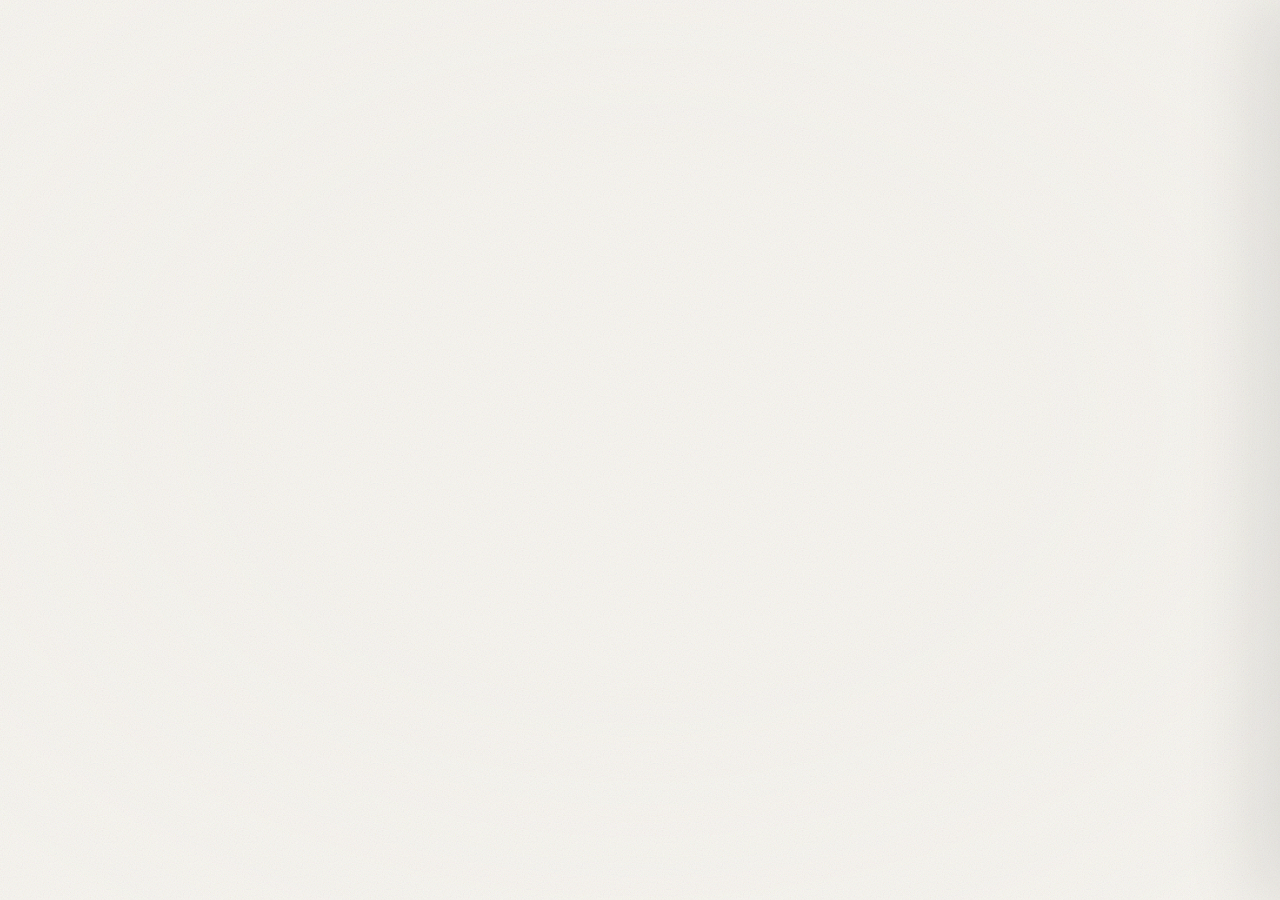
==== index.template.html @ e0f59c35 "Inicio" ====
<!DOCTYPE html>
<html lang="es">
<head>
<meta charset="utf-8">
<meta name="viewport" content="width=device-width, initial-scale=1">
<title>El mapa que ya conocía — Bitácora de aprendizaje · Irina Peyrot</title>
<meta name="description" content="Bitácora de aprendizaje de Marketing Digital: un recorrido cartográfico por el territorio del marketing, con los ojos de quien ya ejerce.">
<link rel="stylesheet" href="css/style.css">
</head>
<body>

<!-- ============ EL TERRITORIO ============ -->
<div id="viewport" class="viewport">
  <div id="map-wrap" class="map-wrap">
    <!--MAP_SVG-->
  </div>
  <div class="grain" aria-hidden="true"></div>
  <div class="vignette" aria-hidden="true"></div>
</div>

<!-- ============ CARTUCHO ============ -->
<header class="cartouche">
  <div class="c-rule">
    <span>MARKETING DIGITAL · DISEÑO GRÁFICO</span>
    <span>BITÁCORA</span>
  </div>
  <h1>El mapa<br>que ya<br>conocía</h1>
  <p class="c-sub">Volver a un territorio aprendido y descubrir que el paisaje no cambió: cambió la mirada.</p>
  <div class="c-meta">
    <span class="c-name">Irina Peyrot</span>
    <span class="c-com">COMISIÓN DGN5BV · FINAL</span>
  </div>
  <button id="enter" class="enter">
    <span>Recorrer el territorio</span>
    <svg viewBox="0 0 24 24" width="13" height="13" aria-hidden="true"><path d="M4 12h15M13 6l6 6-6 6" fill="none" stroke="currentColor" stroke-width="2"/></svg>
  </button>
</header>

<!-- ============ LEYENDA ============ -->
<nav id="legend" class="legend" aria-label="Estaciones del recorrido"></nav>

<!-- ============ HUD INFERIOR ============ -->
<div class="hud">
  <div class="hud-left">
    <span class="hud-l">POSICIÓN</span>
    <span id="coords">34.90° S · 56.16° O</span>
  </div>
  <button id="open-hint" class="hud-station">
    <span id="station-label">00 · PRÓLOGO</span>
    <span class="hud-open">abrir ↵</span>
  </button>
  <div class="hud-help">
    <kbd>scroll</kbd> viajar · <kbd>enter</kbd> leer · <kbd>esc</kbd> volver
  </div>
</div>
<div class="progress-track"><div id="progress" class="progress"></div></div>

<!-- ============ PANEL ============ -->
<aside id="panel" class="panel" aria-live="polite">
  <button id="panel-close" class="panel-close" aria-label="Volver al mapa">
    <svg viewBox="0 0 24 24" width="15" height="15"><path d="M6 6l12 12M18 6L6 18" fill="none" stroke="currentColor" stroke-width="2"/></svg>
    <span>Volver al mapa</span>
  </button>
  <div class="panel-inner">
    <div id="panel-kicker" class="panel-kicker"></div>
    <h2 id="panel-title" class="panel-title"></h2>
    <div id="panel-body" class="panel-body"></div>
  </div>
</aside>

<script type="module" src="js/app.js"></script>
</body>
</html>
---- css/style.css ----
/* =========================================================================
   EL MAPA QUE YA CONOCÍA — web cartográfica
   Identidad heredada de la bitácora: Fraunces / Spectral / Space Grotesk
   ========================================================================= */

@font-face { font-family:'Fraunces'; src:url('../assets/Fraunces.ttf') format('truetype'); font-weight:100 900; font-display:swap; }
@font-face { font-family:'Fraunces'; src:url('../assets/Fraunces-Italic.ttf') format('truetype'); font-weight:100 900; font-style:italic; font-display:swap; }
@font-face { font-family:'Spectral'; src:url('../assets/Spectral-Regular.ttf') format('truetype'); font-weight:400; font-display:swap; }
@font-face { font-family:'Spectral'; src:url('../assets/Spectral-Medium.ttf') format('truetype'); font-weight:500; font-display:swap; }
@font-face { font-family:'Spectral'; src:url('../assets/Spectral-SemiBold.ttf') format('truetype'); font-weight:600; font-display:swap; }
@font-face { font-family:'Spectral'; src:url('../assets/Spectral-Italic.ttf') format('truetype'); font-weight:400; font-style:italic; font-display:swap; }
@font-face { font-family:'Spectral'; src:url('../assets/Spectral-SemiBoldItalic.ttf') format('truetype'); font-weight:600; font-style:italic; font-display:swap; }
@font-face { font-family:'Space Grotesk'; src:url('../assets/SpaceGrotesk.ttf') format('truetype'); font-weight:300 700; font-display:swap; }

:root{
  --tinta:#141414; --tinta-2:#2b2b2b; --gris:#6b6b6b; --gris-cl:#9a9a9a;
  --linea:#d8d8d8; --papel:#fff; --crema:#faf8f4; --rojo:#d8412f; --oscuro:#141414;
  --sans:'Space Grotesk',ui-sans-serif,system-ui,sans-serif;
  --serif:'Fraunces',Georgia,serif;
  --body:'Spectral',Georgia,serif;
  --panel-w:min(720px,52vw);
  --ease:cubic-bezier(.22,.61,.36,1);
}

*{box-sizing:border-box}
html,body{margin:0;padding:0;height:100%}
body{
  background:#f7f5f0; color:var(--tinta);
  font-family:var(--body); overflow:hidden;
  -webkit-font-smoothing:antialiased;
}

/* ============================ EL TERRITORIO ============================ */
.viewport{
  position:fixed;inset:0;overflow:hidden;
  cursor:grab;background:#f7f5f0;
}
.viewport:active{cursor:grabbing}

.map-wrap{
  position:absolute;top:0;left:0;
  width:2600px;height:1800px;transform-origin:0 0;
  transition:transform 1.15s var(--ease);
  will-change:transform;
}
body.reading .map-wrap{transition:transform 1s var(--ease)}
.map-wrap svg{display:block;width:2600px;height:1800px}

/* grano de papel */
.grain{
  position:fixed;inset:0;pointer-events:none;z-index:2;opacity:.28;
  background-image:url("data:image/svg+xml,%3Csvg xmlns='http://www.w3.org/2000/svg' width='140' height='140'%3E%3Cfilter id='n'%3E%3CfeTurbulence type='fractalNoise' baseFrequency='.85' numOctaves='3'/%3E%3C/filter%3E%3Crect width='140' height='140' filter='url(%23n)' opacity='.5'/%3E%3C/svg%3E");
  mix-blend-mode:multiply;
}
/* viñeta suave para foco central */
.vignette{
  position:fixed;inset:0;pointer-events:none;z-index:1;
  background:radial-gradient(ellipse 70% 70% at 50% 46%,transparent 40%,rgba(247,245,240,.6) 100%);
}

/* ---- pines del mapa ---- */
.pin{cursor:pointer}
.pin-halo{opacity:0;transition:opacity .5s var(--ease),r .5s var(--ease)}
.pin-ring{transition:stroke .4s var(--ease),fill .4s var(--ease)}
.pin-dot{transition:transform .4s var(--ease)}
.pin-label{opacity:0;transition:opacity .4s var(--ease);paint-order:stroke;stroke:#f7f5f0;stroke-width:5px}
.pin-n{transition:fill .4s var(--ease)}
.pin:hover .pin-label{opacity:1}
.pin:hover .pin-ring{fill:#fff}
.pin.active .pin-halo{opacity:.55}
.pin.active .pin-ring{stroke:#d8412f;fill:#d8412f}
.pin.active .pin-n{fill:#fff}
.pin.active .pin-label{opacity:1;fill:#d8412f}
.route{pointer-events:none}


/* ============================ CARTUCHO ============================ */
.cartouche{
  position:fixed;z-index:4;left:clamp(24px,4vw,64px);top:clamp(22px,4vh,52px);
  width:min(430px,42vw);
  opacity:0;transform:translateY(14px);
  transition:opacity .9s var(--ease) .15s, transform .9s var(--ease) .15s;
}
body.ready .cartouche{opacity:1;transform:none}
body.reading .cartouche{opacity:0;transform:translateY(-10px);pointer-events:none;transition-delay:0s}

.c-rule{
  display:flex;justify-content:space-between;gap:14px;
  font-family:var(--sans);font-size:8px;letter-spacing:.19em;text-transform:uppercase;
  color:var(--tinta-2);border-bottom:1.2px solid var(--tinta);
  padding-bottom:7px;margin-bottom:26px;
}
.cartouche h1{
  font-family:var(--serif);font-weight:600;
  font-size:clamp(42px,5.2vw,74px);line-height:.94;letter-spacing:-.02em;
  margin:0 0 18px;
}
.c-sub{
  font-family:var(--body);font-style:italic;
  font-size:clamp(13px,1.05vw,15.5px);line-height:1.5;color:var(--tinta-2);
  margin:0 0 26px;max-width:36ch;
}
.c-meta{
  display:flex;align-items:baseline;gap:14px;flex-wrap:wrap;
  border-top:1px solid var(--linea);padding-top:10px;margin-bottom:26px;
}
.c-name{font-family:var(--serif);font-size:16px;font-weight:600}
.c-com{font-family:var(--sans);font-size:8px;letter-spacing:.16em;color:var(--gris);text-transform:uppercase}

.enter{
  display:inline-flex;align-items:center;gap:9px;
  font-family:var(--sans);font-size:10px;font-weight:500;letter-spacing:.15em;text-transform:uppercase;
  background:var(--tinta);color:#fff;border:0;border-radius:999px;
  padding:12px 20px;cursor:pointer;
  transition:background .3s var(--ease),transform .3s var(--ease);
}
.enter:hover{background:var(--rojo);transform:translateX(3px)}
.enter svg{transition:transform .3s var(--ease)}
.enter:hover svg{transform:translateX(3px)}
.enter:focus-visible{outline:2px solid var(--rojo);outline-offset:3px}

/* ============================ LEYENDA ============================ */
.legend{
  position:fixed;z-index:4;right:clamp(20px,3vw,44px);top:50%;
  transform:translateY(-50%);
  display:flex;flex-direction:column;gap:1px;
  opacity:0;transition:opacity .8s var(--ease) .5s;
}
body.ready .legend{opacity:1}
body.reading .legend{opacity:0;pointer-events:none;transition-delay:0s}

.lg-item{
  display:flex;align-items:center;gap:11px;justify-content:flex-end;
  background:none;border:0;cursor:pointer;padding:7px 0;
  font-family:var(--sans);color:var(--gris-cl);
  transition:color .3s var(--ease);
}
.lg-n{
  font-size:9px;font-weight:600;letter-spacing:.1em;
  min-width:20px;text-align:right;
}
.lg-t{
  font-size:9.5px;letter-spacing:.12em;text-transform:uppercase;
  max-width:0;overflow:hidden;white-space:nowrap;opacity:0;
  transition:max-width .45s var(--ease),opacity .35s var(--ease);
}
.lg-item::after{
  content:'';width:16px;height:1px;background:currentColor;flex-shrink:0;
  transition:width .35s var(--ease);
}
.lg-item:hover,.lg-item.on{color:var(--tinta)}
.lg-item:hover .lg-t,.lg-item.on .lg-t{max-width:230px;opacity:1}
.lg-item.on{color:var(--rojo)}
.lg-item.on::after{width:30px}
.lg-item:focus-visible{outline:2px solid var(--rojo);outline-offset:2px}

/* ============================ HUD ============================ */
.hud{
  position:fixed;z-index:4;left:50%;transform:translateX(-50%);
  bottom:clamp(20px,3.4vh,38px);
  display:flex;align-items:center;gap:clamp(18px,3vw,44px);
  padding:11px 22px;border-radius:999px;
  background:rgba(250,248,244,.82);backdrop-filter:blur(8px);
  border:1px solid var(--linea);
  opacity:0;transition:opacity .8s var(--ease) .65s;
}
body.ready .hud{opacity:1}
body.reading .hud{opacity:0;pointer-events:none;transition-delay:0s}

.hud-left{display:flex;flex-direction:column;gap:3px}
.hud-l{font-family:var(--sans);font-size:7px;letter-spacing:.22em;color:var(--rojo);text-transform:uppercase}
#coords{font-family:var(--sans);font-size:10.5px;letter-spacing:.06em;color:var(--tinta-2)}
.hud-station{border-left:1px solid var(--linea);border-right:1px solid var(--linea)}
.hud-help{font-family:var(--sans);font-size:8.5px;letter-spacing:.08em;color:var(--gris-cl)}
.hud-help kbd{
  font-family:var(--sans);font-size:8px;background:rgba(20,20,20,.06);
  border:1px solid var(--linea);border-radius:3px;padding:2px 5px;color:var(--tinta-2);
}
@media (max-width:900px){ .hud-help{display:none} .hud-station{border-right:0} }

/* ============================ PANEL ============================ */
.panel{
  position:fixed;z-index:6;top:0;right:0;height:100%;width:var(--panel-w);
  background:var(--papel);
  border-left:1px solid var(--linea);
  box-shadow:-30px 0 70px rgba(20,20,20,.10);
  overflow-y:auto;overscroll-behavior:contain;
  transform:translateX(101%);
  transition:transform .78s var(--ease);
}
body.reading .panel{transform:none}
.panel::-webkit-scrollbar{width:8px}
.panel::-webkit-scrollbar-thumb{background:var(--linea);border-radius:4px}
.panel::-webkit-scrollbar-thumb:hover{background:var(--gris-cl)}

.panel-close{
  position:sticky;top:0;z-index:2;float:right;
  display:inline-flex;align-items:center;gap:8px;margin:20px 26px 0 0;
  font-family:var(--sans);font-size:9px;font-weight:500;letter-spacing:.15em;text-transform:uppercase;
  background:var(--crema);color:var(--tinta-2);
  border:1px solid var(--linea);border-radius:999px;padding:9px 15px;cursor:pointer;
  transition:color .3s var(--ease),border-color .3s var(--ease);
}
.panel-close:hover{color:var(--rojo);border-color:var(--rojo)}
.panel-close:focus-visible{outline:2px solid var(--rojo);outline-offset:2px}

.panel-inner{padding:clamp(34px,4.4vw,64px);padding-top:clamp(56px,5vw,74px);max-width:760px}

.panel-kicker{
  font-family:var(--sans);font-size:9px;font-weight:500;letter-spacing:.24em;
  text-transform:uppercase;color:var(--rojo);margin-bottom:12px;
}
.panel-title{
  font-family:var(--serif);font-weight:600;
  font-size:clamp(28px,3.1vw,42px);line-height:1.06;letter-spacing:-.015em;
  margin:0 0 26px;
}
.panel-body{font-size:15px;line-height:1.68;color:var(--tinta)}

.lead{
  font-family:var(--body);font-style:italic;font-size:17px;line-height:1.55;
  color:var(--tinta-2);margin:0 0 22px;padding-bottom:22px;
  border-bottom:1px solid var(--linea);
}
.pts{
  font-family:var(--body);font-size:13px;color:var(--gris);line-height:1.55;
  margin:0 0 34px;
}
.pts-l{
  display:block;font-family:var(--sans);font-size:7.5px;letter-spacing:.2em;
  text-transform:uppercase;color:var(--rojo);margin-bottom:6px;
}

/* ---- contenido heredado del PDF ---- */
.panel-body p{margin:0 0 1em}
.panel-body em{font-style:italic}
.panel-body strong{font-weight:600}

.pt{
  padding-top:38px;margin-top:38px;border-top:1px solid var(--linea);
}
.pt:first-child{border-top:0;margin-top:0;padding-top:0}

.punto-kicker{
  font-family:var(--sans);font-size:8.5px;font-weight:500;letter-spacing:.19em;
  text-transform:uppercase;color:var(--rojo);margin-bottom:8px;
}
.punto-kicker::before{content:'◆\00a0\00a0'}

.punto-titulo{
  font-family:var(--serif);font-weight:600;font-size:clamp(22px,2.3vw,30px);
  line-height:1.14;margin:0 0 .6em;letter-spacing:-.01em;
}
.sub{
  font-family:var(--serif);font-weight:600;font-size:19px;
  margin:1.7em 0 .5em;line-height:1.2;
}

/* figuras */
.figura{
  border:1px solid var(--linea);background:var(--crema);
  padding:20px 22px 16px;margin:1.9em 0;border-radius:2px;
}
.fig-tit{
  font-family:var(--sans);font-size:10px;margin-bottom:14px;
  border-bottom:1px solid var(--tinta);padding-bottom:9px;
}
.fig-tit .fnum{color:var(--rojo);font-weight:600;letter-spacing:.13em;margin-right:9px}
.fig-tit .fnom{color:var(--tinta);font-weight:600}
.figura svg{display:block;width:100%;height:auto}
.figura .lectura{
  font-family:var(--body);font-style:italic;font-size:12.5px;color:var(--gris);
  line-height:1.5;margin-top:14px;
}
.figura .lectura .lbl{
  font-family:var(--sans);font-style:normal;font-size:7.5px;letter-spacing:.18em;
  color:var(--rojo);text-transform:uppercase;margin-right:7px;
}

/* recuadros */
.caso,.minicaso{
  background:var(--crema);border:1px solid var(--linea);
  padding:20px 22px;margin:1.9em 0;border-radius:2px;
}
.caso{border-left:3px solid var(--rojo)}
.minicaso{border-top:2.5px solid var(--rojo)}
.caso-lbl,.mc-lbl{
  font-family:var(--sans);font-size:7.5px;font-weight:500;letter-spacing:.19em;
  text-transform:uppercase;color:var(--rojo);margin-bottom:8px;
}
.caso h4,.minicaso h4{
  font-family:var(--serif);font-size:18px;font-weight:600;margin:0 0 .55em;line-height:1.2;
}
.caso p,.minicaso p{font-size:14px;line-height:1.62;margin-bottom:.7em}
.caso p:last-child,.minicaso p:last-child{margin-bottom:0}
.lupa{font-size:13.5px}
.lupa .lupa-lbl{font-weight:600;font-style:italic}

/* recuadro oscuro */
.oscuro{
  background:var(--oscuro);color:#e8e8e8;padding:22px 24px;
  margin:1.9em 0;border-radius:2px;
}
.oscuro .os-lbl{
  font-family:var(--sans);font-size:7.5px;font-weight:500;letter-spacing:.19em;
  text-transform:uppercase;color:var(--rojo);margin-bottom:10px;
}
.oscuro .os-lbl::before{content:'◆\00a0\00a0'}
.oscuro p{font-size:14px;line-height:1.66;margin-bottom:.7em}
.oscuro p:last-child{margin-bottom:0}
.oscuro strong{color:#fff}

/* cómo sería mejor */
.mejor{border-top:2px solid var(--rojo);padding:14px 0 0;margin:1.9em 0}
.mejor-lbl{
  font-family:var(--sans);font-size:7.5px;font-weight:500;letter-spacing:.19em;
  text-transform:uppercase;color:var(--rojo);margin-bottom:8px;
}
.mejor-lbl::before{content:'→\00a0\00a0'}
.mejor p{font-size:13.5px;line-height:1.6}

/* cita */
.cita{
  font-family:var(--serif);font-style:italic;font-weight:500;
  font-size:clamp(19px,1.85vw,24px);line-height:1.32;
  margin:1.9em 0;color:var(--tinta);
}
.cita .fuente{
  display:block;font-family:var(--sans);font-style:normal;font-weight:500;
  font-size:7.5px;letter-spacing:.18em;color:var(--gris);
  text-transform:uppercase;margin-top:12px;
}

/* mockup de post */
.mock{
  border:1px solid var(--linea);background:#fff;max-width:430px;
  margin:1.6em auto;border-radius:6px;overflow:hidden;
}
.mock-head{display:flex;align-items:center;gap:10px;padding:12px 14px;border-bottom:1px solid var(--linea)}
.mock-ava{
  width:32px;height:32px;border-radius:50%;background:var(--rojo);flex-shrink:0;
  display:flex;align-items:center;justify-content:center;color:#fff;
  font-family:var(--serif);font-size:15px;font-weight:600;
}
.mock-user{font-family:var(--sans);font-size:11px;font-weight:600}
.mock-user .h{display:block;font-weight:400;font-size:9px;color:var(--gris);margin-top:2px}
.mock-body{padding:15px 16px;font-size:13.5px;line-height:1.55}
.mock-body p{margin:0 0 .6em}
.mock-body p:last-child{margin:0}
.mock-foot{
  padding:9px 16px 12px;font-family:var(--sans);font-size:8px;letter-spacing:.1em;
  color:var(--gris-cl);text-transform:uppercase;
}

/* referencia al pie */
.ref-pieza{
  font-family:var(--sans);font-size:9.5px;color:var(--gris);
  line-height:1.5;margin:-.6em 0 1.9em;
}
.ref-pieza .rlbl{
  color:var(--rojo);font-weight:500;letter-spacing:.14em;
  text-transform:uppercase;margin-right:7px;
}
.ref-pieza .url{word-break:break-word}

/* stats */
.stat-row{display:flex;gap:22px;margin:1.6em 0;flex-wrap:wrap}
.stat{flex:1;min-width:150px;border-top:2px solid var(--rojo);padding-top:9px}
.stat .n{font-family:var(--serif);font-weight:600;font-size:32px;line-height:1;color:var(--rojo)}
.stat .t{
  font-family:var(--sans);font-size:8px;letter-spacing:.1em;color:var(--tinta-2);
  text-transform:uppercase;margin-top:6px;line-height:1.4;
}

/* bibliografía */
.bib-tit{font-family:var(--serif);font-size:32px;margin:0 0 .3em}
.bib-intro{
  font-family:var(--body);font-style:italic;font-size:14px;color:var(--gris);
  margin-bottom:2em;
}
.bib-sec{
  font-family:var(--sans);font-size:9px;font-weight:600;letter-spacing:.2em;
  text-transform:uppercase;color:var(--rojo);
  margin:2.2em 0 1em;border-bottom:1px solid var(--tinta);padding-bottom:8px;
}
.bib-item{
  font-size:13.5px;line-height:1.55;margin:0 0 .9em;
  padding-left:26px;text-indent:-26px;
}
.bib-item .u{color:var(--gris);word-break:break-all}
.bib-note{font-style:italic;font-size:12px;color:var(--gris-cl)}

/* kicker genérico del contenido */
.panel-body .kicker{
  font-family:var(--sans);font-size:8.5px;font-weight:500;letter-spacing:.19em;
  text-transform:uppercase;color:var(--rojo);margin-bottom:8px;
}
.panel-body .unidad-head{display:none}   /* el título ya está en la cabecera del panel */
.panel-body h2.punto-titulo:first-child{margin-top:0}

/* ============================ RESPONSIVE ============================ */
@media (max-width:1080px){
  :root{--panel-w:min(640px,66vw)}
  .cartouche{width:min(380px,52vw)}
}

@media (max-width:820px){
  :root{--panel-w:100vw}
  .cartouche{
    width:auto;right:clamp(24px,4vw,64px);
    top:auto;bottom:clamp(96px,14vh,140px);
  }
  .cartouche h1{font-size:clamp(38px,10vw,54px)}
  .c-sub{max-width:none;font-size:13px;margin-bottom:20px}
  .legend{
    top:auto;bottom:0;left:0;right:0;transform:none;
    flex-direction:row;justify-content:flex-start;
    gap:0;overflow-x:auto;padding:12px 16px;
    background:linear-gradient(to top,rgba(247,245,240,.97),rgba(247,245,240,0));
    -webkit-overflow-scrolling:touch;scrollbar-width:none;
  }
  .legend::-webkit-scrollbar{display:none}
  .lg-item{flex-shrink:0;padding:8px 12px;gap:7px}
  .lg-item::after{display:none}
  .lg-t{max-width:none;opacity:1;font-size:8.5px}
  .hud{display:none}
  .panel{border-left:0}
  .panel-inner{padding:26px 22px 60px;padding-top:20px}
  .panel-close{margin:14px 16px 0 0}
  .figura{padding:14px 14px 12px;margin:1.5em -6px}
  .oscuro,.caso,.minicaso{padding:16px 16px;margin:1.5em -6px}
  .panel-body{font-size:15px}
}

/* ============================ HUD: estación + progreso ============================ */
.hud-station{
  display:flex;flex-direction:column;gap:3px;align-items:center;
  background:none;border:0;cursor:pointer;font-family:var(--sans);
  padding:0 20px;
}
#station-label{
  font-size:11px;font-weight:600;letter-spacing:.13em;text-transform:uppercase;
  color:var(--tinta);transition:color .3s var(--ease);
}
.hud-open{font-size:8px;letter-spacing:.16em;color:var(--rojo);text-transform:uppercase}
.hud-station:hover #station-label{color:var(--rojo)}

.progress-track{
  position:fixed;left:0;right:0;bottom:0;height:2px;z-index:4;
  background:rgba(20,20,20,.07);
  opacity:0;transition:opacity .8s var(--ease) .7s;
}
body.ready .progress-track{opacity:1}
body.reading .progress-track{opacity:0}
.progress{height:100%;width:0;background:var(--rojo);transition:width 1.1s var(--ease)}

/* ============================ A11Y ============================ */
@media (prefers-reduced-motion:reduce){
  *{transition-duration:.01ms!important;animation-duration:.01ms!important}
}
:focus-visible{outline:2px solid var(--rojo);outline-offset:2px}
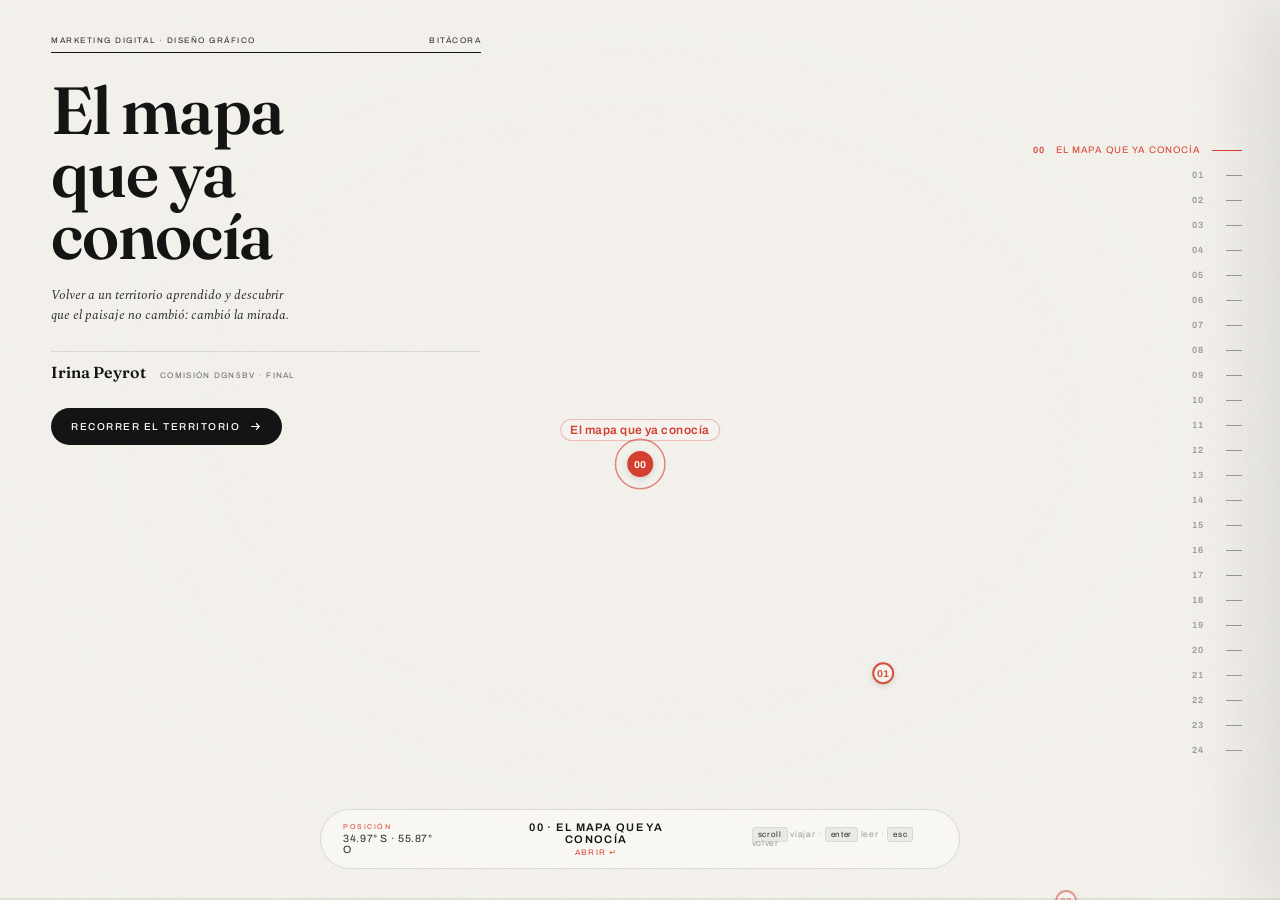
==== commit 8b8d5ecb: "Inicio 2" ====
--- a/index.template.html
+++ b/index.template.html
@@ -14,6 +14,7 @@
   <div id="map-wrap" class="map-wrap">
     <!--MAP_SVG-->
   </div>
+  <div id="pins" class="pins"></div>
   <div class="grain" aria-hidden="true"></div>
   <div class="vignette" aria-hidden="true"></div>
 </div>
--- a/css/style.css
+++ b/css/style.css
@@ -1,6 +1,6 @@
 /* =========================================================================
    EL MAPA QUE YA CONOCÍA — web cartográfica
-   Identidad heredada de la bitácora: Fraunces / Spectral / Space Grotesk
+   Identidad heredada de la bitácora: Fraunces / Spectral / Archivo
    ========================================================================= */
 
 @font-face { font-family:'Fraunces'; src:url('../assets/Fraunces.ttf') format('truetype'); font-weight:100 900; font-display:swap; }
@@ -10,12 +10,13 @@
 @font-face { font-family:'Spectral'; src:url('../assets/Spectral-SemiBold.ttf') format('truetype'); font-weight:600; font-display:swap; }
 @font-face { font-family:'Spectral'; src:url('../assets/Spectral-Italic.ttf') format('truetype'); font-weight:400; font-style:italic; font-display:swap; }
 @font-face { font-family:'Spectral'; src:url('../assets/Spectral-SemiBoldItalic.ttf') format('truetype'); font-weight:600; font-style:italic; font-display:swap; }
-@font-face { font-family:'Space Grotesk'; src:url('../assets/SpaceGrotesk.ttf') format('truetype'); font-weight:300 700; font-display:swap; }
+@font-face { font-family:'Archivo'; src:url('../assets/Archivo.ttf') format('truetype'); font-weight:100 900; font-stretch:75% 125%; font-display:swap; }
+@font-face { font-family:'Archivo'; src:url('../assets/Archivo-Italic.ttf') format('truetype'); font-weight:100 900; font-stretch:75% 125%; font-style:italic; font-display:swap; }
 
 :root{
   --tinta:#141414; --tinta-2:#2b2b2b; --gris:#6b6b6b; --gris-cl:#9a9a9a;
   --linea:#d8d8d8; --papel:#fff; --crema:#faf8f4; --rojo:#d8412f; --oscuro:#141414;
-  --sans:'Space Grotesk',ui-sans-serif,system-ui,sans-serif;
+  --sans:'Archivo',ui-sans-serif,system-ui,sans-serif;
   --serif:'Fraunces',Georgia,serif;
   --body:'Spectral',Georgia,serif;
   --panel-w:min(720px,52vw);
@@ -39,12 +40,12 @@
 
 .map-wrap{
   position:absolute;top:0;left:0;
-  width:2600px;height:1800px;transform-origin:0 0;
+  width:3000px;height:2100px;transform-origin:0 0;
   transition:transform 1.15s var(--ease);
   will-change:transform;
 }
 body.reading .map-wrap{transition:transform 1s var(--ease)}
-.map-wrap svg{display:block;width:2600px;height:1800px}
+.map-wrap svg{display:block;width:3000px;height:2100px}
 
 /* grano de papel */
 .grain{
@@ -58,20 +59,52 @@
   background:radial-gradient(ellipse 70% 70% at 50% 46%,transparent 40%,rgba(247,245,240,.6) 100%);
 }
 
-/* ---- pines del mapa ---- */
-.pin{cursor:pointer}
-.pin-halo{opacity:0;transition:opacity .5s var(--ease),r .5s var(--ease)}
-.pin-ring{transition:stroke .4s var(--ease),fill .4s var(--ease)}
-.pin-dot{transition:transform .4s var(--ease)}
-.pin-label{opacity:0;transition:opacity .4s var(--ease);paint-order:stroke;stroke:#f7f5f0;stroke-width:5px}
-.pin-n{transition:fill .4s var(--ease)}
-.pin:hover .pin-label{opacity:1}
-.pin:hover .pin-ring{fill:#fff}
-.pin.active .pin-halo{opacity:.55}
-.pin.active .pin-ring{stroke:#d8412f;fill:#d8412f}
-.pin.active .pin-n{fill:#fff}
-.pin.active .pin-label{opacity:1;fill:#d8412f}
-.route{pointer-events:none}
+/* ---- capa de pines HTML (nítidos a cualquier zoom) ---- */
+.pins{
+  position:absolute;top:0;left:0;width:3000px;height:2100px;
+  transform-origin:0 0;pointer-events:none;
+  transition:transform 1.15s var(--ease);
+  --pin-inv:1;
+}
+body.reading .pins{transition:transform 1s var(--ease)}
+
+.pin{
+  position:absolute;transform:translate(-50%,-50%) scale(var(--pin-inv));
+  background:none;border:0;cursor:pointer;pointer-events:auto;
+  display:flex;flex-direction:column;align-items:center;gap:6px;
+  padding:0;transition:transform .3s var(--ease);
+}
+.pin-label{
+  font-family:var(--sans);font-size:12px;font-weight:600;letter-spacing:.04em;
+  color:var(--tinta);white-space:nowrap;
+  background:rgba(250,248,244,.9);padding:3px 9px;border-radius:20px;
+  border:1px solid rgba(20,20,20,.08);
+  opacity:0;transform:translateY(4px);transition:opacity .3s var(--ease),transform .3s var(--ease);
+  order:-1;
+}
+.pin-mark{position:relative;width:34px;height:34px;display:grid;place-items:center}
+.pin-halo{
+  position:absolute;width:34px;height:34px;border-radius:50%;
+  border:1.5px solid var(--rojo);opacity:0;transform:scale(1);
+  transition:opacity .4s var(--ease),transform .4s var(--ease);
+}
+.pin-ring{
+  width:22px;height:22px;border-radius:50%;background:var(--crema);
+  border:2.5px solid var(--rojo);display:grid;place-items:center;
+  box-shadow:0 2px 6px rgba(20,20,20,.14);
+  transition:background .3s var(--ease),width .3s var(--ease),height .3s var(--ease);
+}
+.pin-n{font-family:var(--sans);font-size:10px;font-weight:700;color:var(--rojo);transition:color .3s var(--ease)}
+
+.pin:hover .pin-label{opacity:1;transform:none}
+.pin:hover .pin-ring{background:#fff}
+.pin.active .pin-label{opacity:1;transform:none;color:var(--rojo);border-color:rgba(216,65,47,.3)}
+.pin.active .pin-halo{opacity:.6;transform:scale(1.5);animation:halo 2.2s var(--ease) infinite}
+.pin.active .pin-ring{background:var(--rojo);width:26px;height:26px}
+.pin.active .pin-n{color:#fff}
+@keyframes halo{0%,100%{transform:scale(1.35);opacity:.55}50%{transform:scale(1.7);opacity:.2}}
+
+#route{pointer-events:none}
 
 
 /* ============================ CARTUCHO ============================ */
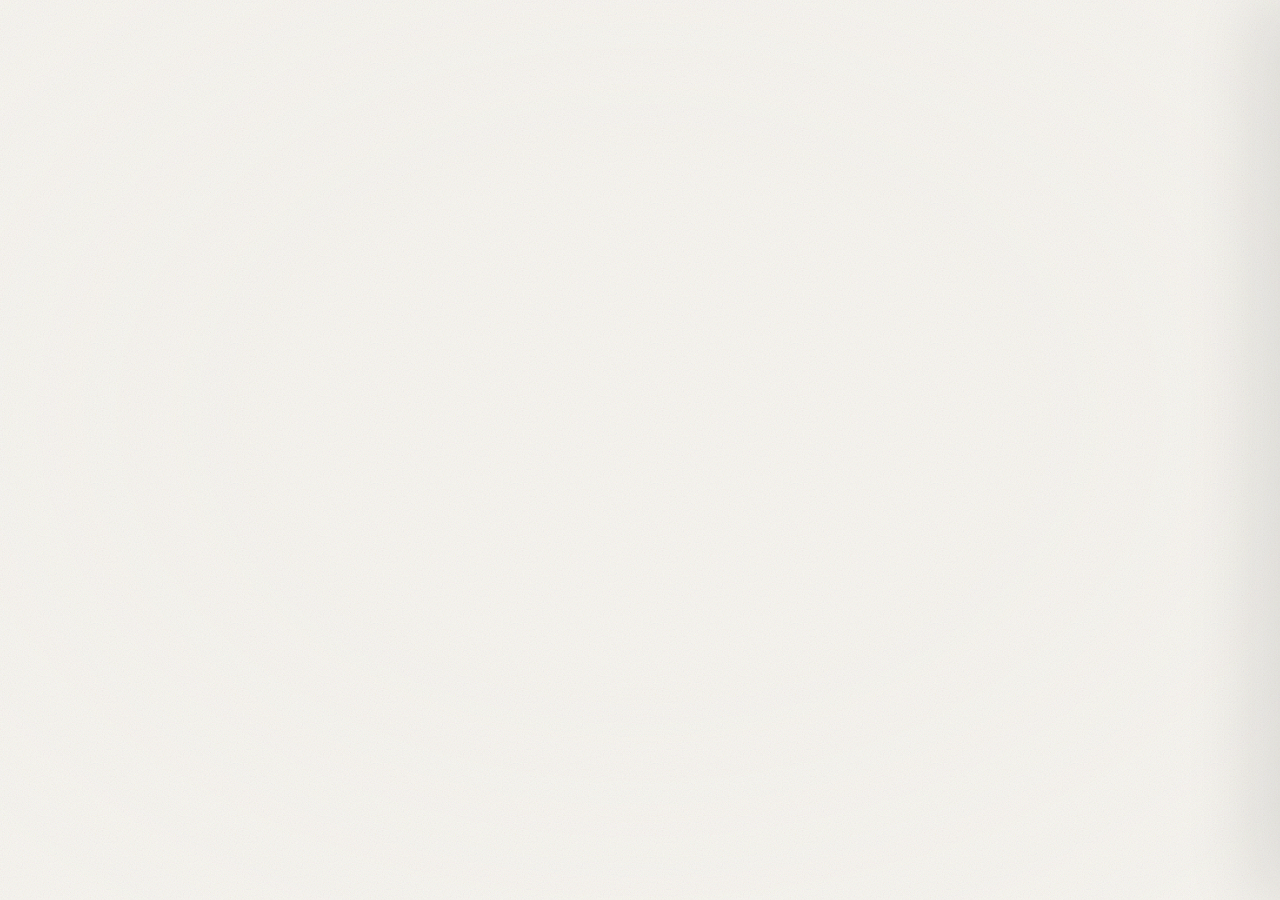
==== commit 4ee11e04: "Inicio 4" ====
--- a/index.template.html
+++ b/index.template.html
@@ -43,7 +43,7 @@
 <!-- ============ HUD INFERIOR ============ -->
 <div class="hud">
   <div class="hud-left">
-    <span class="hud-l">POSICIÓN</span>
+    <span class="hud-l" id="city">MONTEVIDEO</span>
     <span id="coords">34.90° S · 56.16° O</span>
   </div>
   <button id="open-hint" class="hud-station">
--- a/css/style.css
+++ b/css/style.css
@@ -75,32 +75,32 @@
   padding:0;transition:transform .3s var(--ease);
 }
 .pin-label{
-  font-family:var(--sans);font-size:12px;font-weight:600;letter-spacing:.04em;
+  font-family:var(--sans);font-size:14px;font-weight:600;letter-spacing:.04em;
   color:var(--tinta);white-space:nowrap;
-  background:rgba(250,248,244,.9);padding:3px 9px;border-radius:20px;
-  border:1px solid rgba(20,20,20,.08);
+  background:rgba(250,248,244,.92);padding:4px 11px;border-radius:20px;
+  border:1px solid rgba(20,20,20,.08);box-shadow:0 1px 4px rgba(20,20,20,.08);
   opacity:0;transform:translateY(4px);transition:opacity .3s var(--ease),transform .3s var(--ease);
   order:-1;
 }
-.pin-mark{position:relative;width:34px;height:34px;display:grid;place-items:center}
+.pin-mark{position:relative;width:46px;height:46px;display:grid;place-items:center}
 .pin-halo{
-  position:absolute;width:34px;height:34px;border-radius:50%;
-  border:1.5px solid var(--rojo);opacity:0;transform:scale(1);
+  position:absolute;width:46px;height:46px;border-radius:50%;
+  border:2px solid var(--rojo);opacity:0;transform:scale(1);
   transition:opacity .4s var(--ease),transform .4s var(--ease);
 }
 .pin-ring{
-  width:22px;height:22px;border-radius:50%;background:var(--crema);
-  border:2.5px solid var(--rojo);display:grid;place-items:center;
-  box-shadow:0 2px 6px rgba(20,20,20,.14);
+  width:30px;height:30px;border-radius:50%;background:var(--crema);
+  border:3px solid var(--rojo);display:grid;place-items:center;
+  box-shadow:0 2px 7px rgba(20,20,20,.16);
   transition:background .3s var(--ease),width .3s var(--ease),height .3s var(--ease);
 }
-.pin-n{font-family:var(--sans);font-size:10px;font-weight:700;color:var(--rojo);transition:color .3s var(--ease)}
+.pin-n{font-family:var(--sans);font-size:13px;font-weight:700;color:var(--rojo);transition:color .3s var(--ease)}
 
 .pin:hover .pin-label{opacity:1;transform:none}
 .pin:hover .pin-ring{background:#fff}
 .pin.active .pin-label{opacity:1;transform:none;color:var(--rojo);border-color:rgba(216,65,47,.3)}
 .pin.active .pin-halo{opacity:.6;transform:scale(1.5);animation:halo 2.2s var(--ease) infinite}
-.pin.active .pin-ring{background:var(--rojo);width:26px;height:26px}
+.pin.active .pin-ring{background:var(--rojo);width:36px;height:36px}
 .pin.active .pin-n{color:#fff}
 @keyframes halo{0%,100%{transform:scale(1.35);opacity:.55}50%{transform:scale(1.7);opacity:.2}}
 
